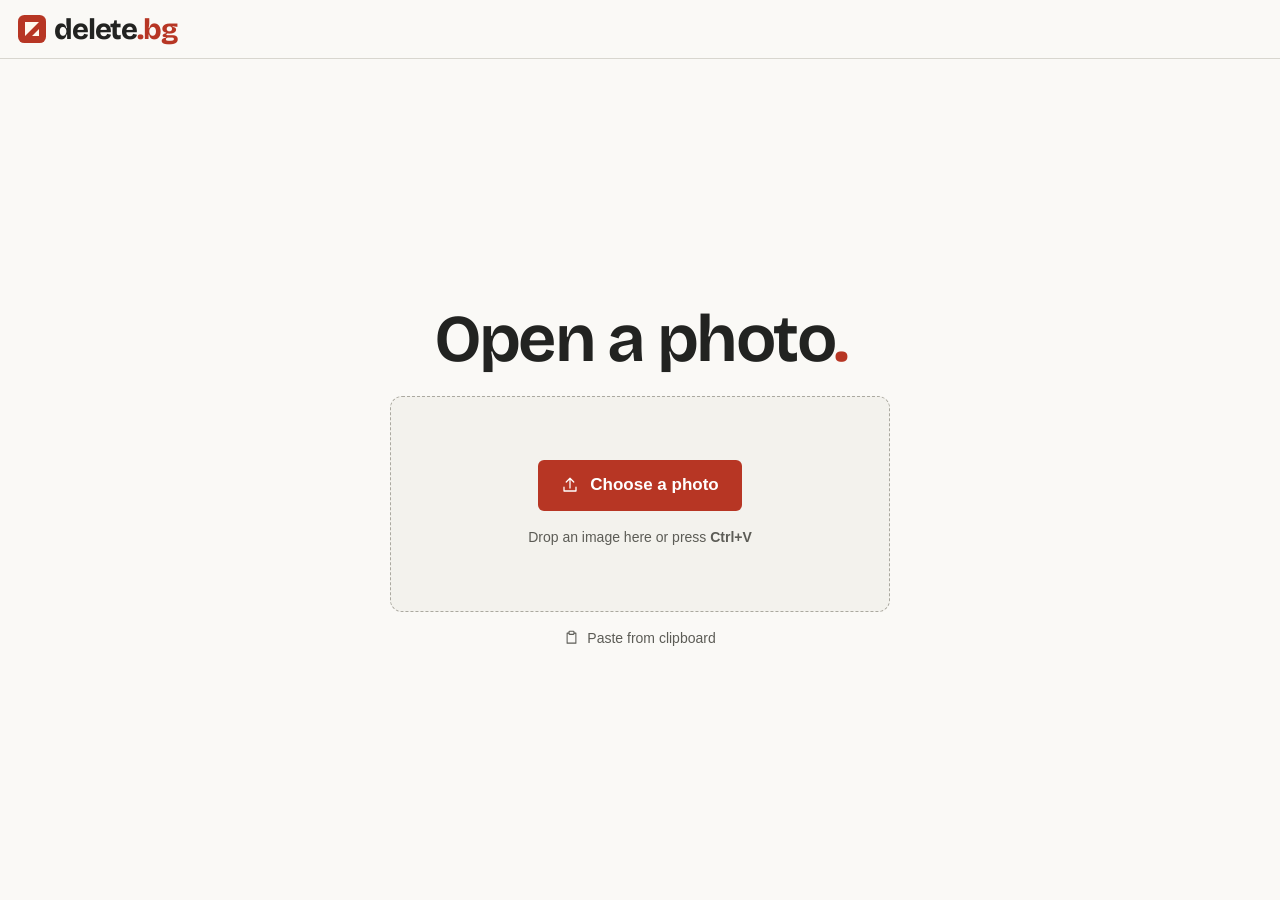
==== site/editor/index.html @ 9ba4637b "Publish delete.bg photo editor" ====
<!doctype html>
<html lang="en">
  <head>
    <meta charset="utf-8" />
    <meta name="viewport" content="width=device-width,initial-scale=1" />
    <title>Editor — delete.bg</title>
    <link rel="icon" href="../assets/icon.svg" />
    <link rel="stylesheet" href="../style.css" />
  </head>
  <body class="editor">
    <header class="bar">
      <a class="brand" href="../" aria-label="delete.bg home"
        ><span class="brandmark" aria-hidden="true"></span
        ><span>delete<span class="suffix">.bg</span></span></a
      >
      <div class="top-actions">
        <button id="open">Open photo</button
        ><button id="copy" disabled>Copy PNG</button
        ><button id="download" class="primary" disabled>Download PNG</button>
      </div>
    </header>
    <main id="empty">
      <h1>Open a photo<span class="period">.</span></h1>
      <button class="upload" id="zone">
        <span class="cta"
          ><svg
            class="ico"
            aria-hidden="true"
            viewBox="0 0 24 24"
            fill="none"
            stroke="currentColor"
            stroke-width="1.7"
            stroke-linecap="round"
            stroke-linejoin="round"
          >
            <path d="M12 16V3m-5 5 5-5 5 5M4 15v5h16v-5" /></svg
          >Choose a photo</span
        ><span class="hint"
          >Drop an image here or press <kbd>Ctrl+V</kbd></span
        ></button
      ><button class="text-btn paste" id="empty-paste">
        <svg
          class="ico"
          aria-hidden="true"
          viewBox="0 0 24 24"
          fill="none"
          stroke="currentColor"
          stroke-width="1.7"
          stroke-linecap="round"
          stroke-linejoin="round"
        >
          <path d="M8 5H5v16h14V5h-3" />
          <rect x="8" y="2" width="8" height="5" rx="1" /></svg
        >Paste from clipboard
      </button>
    </main>
    <main id="studio" hidden>
      <section class="workspace" aria-label="Photo preview">
        <div class="canvas-bar">
          <div class="segment" aria-label="Compare">
            <button data-view="original">Original</button
            ><button data-view="result" aria-pressed="true">Cutout</button>
          </div>
          <div class="history">
            <button id="undo" title="Undo (Ctrl+Z)" aria-label="Undo">
              <svg
                class="ico"
                aria-hidden="true"
                viewBox="0 0 24 24"
                fill="none"
                stroke="currentColor"
                stroke-width="1.7"
                stroke-linecap="round"
                stroke-linejoin="round"
              >
                <path d="m9 4-6 6 6 6M4 10h10a6 6 0 0 1 0 12" />
              </svg></button
            ><button id="redo" title="Redo (Ctrl+Shift+Z)" aria-label="Redo">
              <svg
                class="ico"
                aria-hidden="true"
                viewBox="0 0 24 24"
                fill="none"
                stroke="currentColor"
                stroke-width="1.7"
                stroke-linecap="round"
                stroke-linejoin="round"
              >
                <path d="m15 4 6 6-6 6m5-6H10a6 6 0 0 0 0 12" />
              </svg>
            </button>
          </div>
        </div>
        <div id="viewport" aria-label="Editing canvas">
          <div id="stage" class="check">
            <canvas id="original"></canvas><canvas id="result"></canvas>
          </div>
          <canvas id="outline"></canvas>
          <div id="ring"></div>
        </div>
        <div class="canvas-foot">
          <span id="file-info"></span>
          <div class="segment zoom" aria-label="Zoom">
            <button data-zoom="fit" aria-pressed="true">Fit</button
            ><button data-zoom="1">100%</button
            ><button data-zoom="2">200%</button>
          </div>
        </div>
      </section>
      <aside aria-label="Editing tools">
        <fieldset class="manual">
          <legend>Retouch</legend>
          <div class="segment modes">
            <button id="pan" title="Pan the photo" aria-pressed="true">
              Pan</button
            ><button data-mode="erase">Erase</button
            ><button data-mode="restore">Restore</button>
          </div>
          <div class="tools">
            <button data-tool="brush" aria-pressed="true">
              <svg
                class="ico"
                aria-hidden="true"
                viewBox="0 0 24 24"
                fill="none"
                stroke="currentColor"
                stroke-width="1.7"
                stroke-linecap="round"
                stroke-linejoin="round"
              >
                <path
                  d="m10 14 8-10c2-2 4 0 2 2l-8 10M10 14c-4-2-5 1-5 3s-2 3-2 3c4 2 10-1 9-4z"
                /></svg
              >Brush</button
            ><button data-tool="lasso">
              <svg
                class="ico"
                aria-hidden="true"
                viewBox="0 0 24 24"
                fill="none"
                stroke="currentColor"
                stroke-width="1.7"
                stroke-linecap="round"
                stroke-linejoin="round"
              >
                <path
                  d="M9 18c-4-1-6-4-5-8s6-7 11-6 7 4 5 8-7 6-11 5c-4-1-5 5 0 4 2 0 3-2 2-3"
                /></svg
              >Lasso</button
            ><button data-tool="circle">
              <svg
                class="ico"
                aria-hidden="true"
                viewBox="0 0 24 24"
                fill="none"
                stroke="currentColor"
                stroke-width="1.7"
                stroke-linecap="round"
                stroke-linejoin="round"
              >
                <circle cx="12" cy="12" r="8" /></svg
              >Circle</button
            ><button data-tool="rect">
              <svg
                class="ico"
                aria-hidden="true"
                viewBox="0 0 24 24"
                fill="none"
                stroke="currentColor"
                stroke-width="1.7"
                stroke-linecap="round"
                stroke-linejoin="round"
              >
                <rect x="3" y="5" width="18" height="14" rx="1" /></svg
              >Rectangle
            </button>
          </div>
          <div id="brush-settings">
            <label for="diameter"
              >Diameter <output id="size-label">48 px</output></label
            ><input
              id="diameter"
              type="range"
              min="1"
              max="360"
              value="48"
            /><label for="softness"
              >Softness <output id="soft-label">35%</output></label
            ><input id="softness" type="range" min="0" max="100" value="35" />
          </div>
        </fieldset>
        <fieldset>
          <legend>Backdrop</legend>
          <div class="swatches">
            <button
              class="check"
              data-bg="check"
              aria-label="Checkerboard"
              title="Checkerboard"
              aria-pressed="true"
            ></button
            ><button
              class="white"
              data-bg="white"
              aria-label="White"
              title="White"
            ></button
            ><button
              class="black"
              data-bg="black"
              aria-label="Black"
              title="Black"
            ></button>
          </div>
        </fieldset>
        <fieldset>
          <legend>Model</legend>
          <div class="model-controls">
            <select id="method" aria-label="Model">
              <option value="auto">Auto</option>
              <option value="detail">Portrait &amp; hair</option>
              <option value="product">Object</option></select
            ><button id="run">Apply</button>
          </div>
          <p id="status" role="status"></p>
          <progress
            id="progress"
            hidden
            aria-label="Processing progress"
          ></progress>
        </fieldset>
        <button class="text-btn paste" id="paste">
          <svg
            class="ico"
            aria-hidden="true"
            viewBox="0 0 24 24"
            fill="none"
            stroke="currentColor"
            stroke-width="1.7"
            stroke-linecap="round"
            stroke-linejoin="round"
          >
            <path d="M8 5H5v16h14V5h-3" />
            <rect x="8" y="2" width="8" height="5" rx="1" /></svg
          >Paste image
        </button>
      </aside>
    </main>
    <p id="message" role="status"></p>
    <input id="file" type="file" accept="image/*" hidden />
    <script type="module" src="../js/editor.js"></script>
  </body>
</html>
---- site/style.css ----
@font-face {
  font-family: Bricolage;
  src: url(assets/bricolage.woff2) format("woff2");
  font-weight: 200 800;
  font-display: swap;
}
:root {
  --paper: #faf9f6;
  --ink: #222321;
  --muted: #5c5c56;
  --line: #d8d6cf;
  --accent: #b73624;
  --light: #f1f0eb;
  --display: Bricolage, Arial, sans-serif;
  font:
    16px/1.45 "Segoe UI",
    Arial,
    sans-serif;
  color: var(--ink);
  background: var(--paper);
  accent-color: var(--accent);
  scrollbar-color: #b9b7ae var(--paper);
}
* {
  box-sizing: border-box;
}
body,
h1,
h2,
p,
figure {
  margin: 0;
}
a {
  color: inherit;
  text-decoration: none;
  text-underline-offset: 3px;
}
button,
input,
select {
  font: inherit;
  color: inherit;
}
button,
select {
  cursor: pointer;
}
button {
  background: var(--paper);
  border: 1px solid var(--line);
  border-radius: 6px;
  padding: 8px 13px;
}
button:enabled:hover,
select:hover {
  border-color: #7b7a72;
}
button:disabled {
  opacity: 0.4;
  cursor: default;
}
a:hover,
.text-btn:hover {
  text-decoration: underline;
}
button:focus-visible,
input:focus-visible,
select:focus-visible,
a:focus-visible {
  outline: 3px solid var(--accent);
  outline-offset: 3px;
}
::selection {
  background: #ffd0bc;
  color: #2e211c;
}
[hidden] {
  display: none !important;
}
.ico {
  width: 18px;
  height: 18px;
  flex: none;
}
.bar,
.home-foot {
  display: flex;
  align-items: center;
  justify-content: space-between;
}
.bar {
  min-height: 72px;
  border-bottom: 1px solid var(--line);
  padding: 12px clamp(20px, 5vw, 90px);
}
.brand {
  font: 750 29px/1 var(--display);
  letter-spacing: -0.04em;
  display: inline-flex;
  align-items: center;
  gap: 8px;
}
.brand:hover {
  text-decoration: none;
}
.brandmark {
  width: 28px;
  height: 28px;
  background: url(assets/icon.svg) center/contain no-repeat;
}
.suffix,
.period {
  color: var(--accent);
}
.nav-link,
.home-foot span,
.home-foot nav,
.home-foot a,
.paste,
.cta {
  display: inline-flex;
  align-items: center;
  gap: 8px;
}
.nav-link {
  font-size: 14px;
  font-weight: 600;
}
.nav-link .ico,
.home-foot .ico {
  width: 15px;
  height: 15px;
}
.landing {
  min-height: 100svh;
  display: flex;
  flex-direction: column;
}
.home-grid {
  flex: 1;
  display: grid;
  align-items: center;
  grid-template-columns: 1fr 1fr;
  gap: clamp(36px, 6vw, 100px);
  width: min(1380px, 100%);
  padding: clamp(28px, 5vh, 70px) clamp(20px, 5vw, 85px);
  margin: auto;
}
.intro {
  min-width: 0;
}
h1,
h2,
legend {
  font-family: var(--display);
}
h1 {
  font-weight: 650;
  letter-spacing: -0.04em;
  line-height: 0.97;
  font-size: clamp(49px, 6.3vw, 96px);
}
.intro h1 {
  margin-bottom: clamp(25px, 4vh, 50px);
}
.upload {
  display: flex;
  flex-direction: column;
  align-items: center;
  justify-content: center;
  gap: 16px;
  border: 1.5px dashed #aba9a0;
  background: #f3f2ed;
  width: 100%;
  min-height: clamp(162px, 24vh, 220px);
  border-radius: 12px;
}
.upload:hover,
.upload.drag {
  background: #efece5;
  border-color: var(--accent);
}
.upload.drag,
#viewport.drag {
  outline: 3px solid var(--accent);
  outline-offset: -3px;
}
.cta,
.primary {
  background: var(--accent);
  color: #fff;
  font-weight: 630;
  border: 0;
}
.cta {
  padding: 13px 23px;
  border-radius: 6px;
  gap: 11px;
  font-size: 17px;
}
.hint,
.text-btn {
  font-size: 14px;
  color: var(--muted);
}
kbd {
  font: inherit;
  font-weight: 600;
}
button.text-btn {
  border: 0;
  padding: 4px 0;
  background: none;
}
.paste {
  margin-top: 12px;
}
.paste .ico {
  width: 15px;
  height: 15px;
}
#message:not(:empty) {
  margin-top: 12px;
  font-size: 14px;
}
.proof {
  min-width: 0;
}
.comparison {
  --split: 50%;
  width: 100%;
  position: relative;
  isolation: isolate;
  overflow: hidden;
  border-radius: 3px;
  aspect-ratio: 1.04;
  max-height: 61svh;
}
.check {
  background-color: #fffcf8;
  background-image: conic-gradient(
    #e6e5df 25%,
    transparent 0 50%,
    #e6e5df 0 75%,
    transparent 0
  );
  background-size: 20px 20px;
}
.comparison img {
  position: absolute;
  inset: 0;
  width: 100%;
  height: 100%;
  object-fit: cover;
}
.comparison .source {
  clip-path: inset(0 calc(100% - var(--split)) 0 0);
}
.divider {
  position: absolute;
  inset: 0 auto 0 var(--split);
  width: 2px;
  background: white;
  transform: translateX(-50%);
  pointer-events: none;
}
.divider i {
  display: grid;
  place-items: center;
  position: absolute;
  left: 50%;
  top: 50%;
  transform: translate(-50%, -50%);
  height: 36px;
  width: 36px;
  border-radius: 50%;
  background: #fff;
  color: var(--ink);
  box-shadow: 0 2px 7px #25221d36;
}
.split {
  position: absolute;
  inset: 0;
  width: 100%;
  height: 100%;
  margin: 0;
  opacity: 0;
  cursor: ew-resize;
  touch-action: pan-y;
}
.comparison:focus-within {
  outline: 3px solid var(--accent);
  outline-offset: 4px;
}
.proof figcaption {
  display: flex;
  justify-content: space-between;
  color: var(--muted);
  font-size: 12px;
  padding-top: 9px;
}
.home-foot {
  border-top: 1px solid var(--line);
  min-height: 58px;
  padding: 12px clamp(20px, 5vw, 90px);
  font-size: 13px;
  color: var(--muted);
}
.home-foot nav {
  gap: 22px;
}
.editor {
  height: 100dvh;
  display: flex;
  flex-direction: column;
  overflow: hidden;
}
.editor .bar {
  min-height: 59px;
  padding: 10px 18px;
}
.top-actions,
.history,
.segment,
.model-controls,
.swatches {
  display: flex;
  align-items: center;
  gap: 6px;
}
.top-actions,
.model-controls,
.segment,
.tools,
#pan {
  font-size: 13px;
}
.primary:enabled:hover {
  background: #952b1c;
}
.editor:has(#studio[hidden]) .top-actions {
  display: none;
}
#empty {
  width: min(500px, 90%);
  margin: auto;
  text-align: center;
}
#empty h1 {
  font-size: clamp(43px, 5.2vw, 76px);
  margin-bottom: 24px;
}
#studio {
  flex: 1;
  min-height: 0;
  display: grid;
  grid-template-columns: minmax(0, 1fr) 270px;
}
.workspace {
  min-width: 0;
  min-height: 0;
  display: flex;
  flex-direction: column;
}
.canvas-bar,
.canvas-foot {
  display: flex;
  align-items: center;
  justify-content: space-between;
  gap: 8px;
  padding: 8px 14px;
  background: var(--paper);
  border-bottom: 1px solid var(--line);
}
.canvas-foot {
  border-bottom: 0;
  border-top: 1px solid var(--line);
}
#file-info {
  font-size: 12px;
  color: var(--muted);
  overflow: hidden;
  text-overflow: ellipsis;
  white-space: nowrap;
}
.segment {
  background: var(--light);
  border-radius: 6px;
  padding: 3px;
  gap: 2px;
}
.segment button {
  padding: 5px 10px;
  background: none;
  border: 1px solid transparent;
  font-size: inherit;
  white-space: nowrap;
}
.segment button[aria-pressed="true"] {
  background: #fff;
  border-color: #c9c6be;
  font-weight: 600;
}
.history button {
  display: grid;
  place-items: center;
  padding: 6px 8px;
}
.history .ico {
  width: 16px;
  height: 16px;
}
#viewport {
  position: relative;
  flex: 1;
  min-height: 0;
  overflow: hidden;
  touch-action: none;
  user-select: none;
  cursor: grab;
  background: #e4e3df;
}
#viewport.edit {
  cursor: crosshair;
}
#viewport.brush {
  cursor: none;
}
#stage {
  position: absolute;
  transform-origin: 0 0;
  box-shadow: 0 2px 12px #26262016;
}
#stage canvas {
  position: absolute;
  inset: 0;
  width: 100%;
  height: 100%;
}
.white {
  background: #fff;
}
.black {
  background: #000;
}
#outline {
  position: absolute;
  inset: 0;
  pointer-events: none;
}
#ring {
  position: absolute;
  border: 1px solid white;
  box-shadow:
    0 0 0 1px #242424,
    inset 0 0 0 1px #242424;
  border-radius: 50%;
  transform: translate(-50%, -50%);
  pointer-events: none;
}
aside {
  min-width: 0;
  overflow-y: auto;
  padding: 22px 18px;
  border-left: 1px solid var(--line);
}
fieldset {
  min-width: 0;
  border: 0;
  border-bottom: 1px solid var(--line);
  padding: 0 0 20px;
  margin: 0 0 18px;
}
legend {
  padding: 0;
  margin-bottom: 12px;
  font-size: 16px;
  font-weight: 660;
}
.modes button {
  flex: 1;
}
.tools {
  display: grid;
  grid-template-columns: 1fr 1fr;
  gap: 5px;
  margin: 12px 0;
}
.tools button {
  display: flex;
  align-items: center;
  gap: 7px;
  padding: 7px 9px;
}
.tools button[aria-pressed="true"] {
  background: #f9e5df;
  border-color: #bf7d6c;
}
.tools .ico {
  width: 15px;
  height: 15px;
}
.editor label {
  display: flex;
  justify-content: space-between;
  font-size: 13px;
  margin-top: 9px;
}
.editor output {
  font-variant-numeric: tabular-nums;
  color: var(--muted);
}
input[type="range"]:not(.split) {
  width: 100%;
  margin: 5px 0;
}
.swatches {
  gap: 10px;
}
.swatches button {
  width: 31px;
  height: 29px;
  border-color: #aaa8a1;
}
.swatches button[aria-pressed="true"] {
  outline: 2px solid var(--ink);
  outline-offset: 2px;
}
.model-controls select,
.model-controls button {
  font-size: 13px;
  min-width: 0;
  padding: 7px 9px;
  border: 1px solid var(--line);
  border-radius: 5px;
  background: #fff;
}
.model-controls select {
  flex: 1;
}
#status {
  font-size: 12px;
  color: var(--muted);
  margin-top: 8px;
}
progress {
  width: 100%;
}
.editor aside .paste {
  margin: 0;
}
.editor #message:not(:empty) {
  position: fixed;
  bottom: 48px;
  left: 50%;
  transform: translateX(-50%);
  background: var(--ink);
  color: white;
  padding: 9px 15px;
  border-radius: 6px;
  z-index: 3;
}
.credits {
  max-width: 720px;
  padding: 48px 24px;
  margin: auto;
}
.credits h1 {
  font-size: 60px;
}
.credits h2 {
  margin: 30px 0 9px;
}
.credits p {
  margin: 8px 0;
}
.credits a {
  text-decoration: underline;
}
@media (max-width: 760px) {
  .home-grid {
    gap: 26px;
  }
  .intro h1 {
    font-size: clamp(42px, 6.4vw, 53px);
  }
  #studio {
    grid-template-columns: minmax(0, 1fr) 223px;
  }
  aside {
    padding: 15px 12px;
  }
  .model-controls {
    gap: 4px;
  }
}
@media (max-width: 600px) {
  .bar {
    min-height: 56px;
  }
  .brand {
    font-size: 25px;
  }
  .brandmark {
    width: 25px;
    height: 25px;
  }
  .home-grid {
    display: flex;
    align-items: stretch;
    flex-direction: column;
    padding: 25px 19px 20px;
    gap: 21px;
  }
  .intro h1 {
    font-size: clamp(43px, 11.5vw, 66px);
    margin-bottom: 18px;
  }
  .intro h1 br {
    display: none;
  }
  .upload {
    min-height: 137px;
    gap: 12px;
  }
  .hint,
  .text-btn {
    font-size: 13px;
  }
  .comparison {
    aspect-ratio: 1.55;
    max-height: 36svh;
  }
  .home-foot {
    min-height: 50px;
    font-size: 12px;
  }
  .home-foot nav {
    gap: 14px;
  }
  .editor .bar {
    min-height: 48px;
    padding: 8px;
    gap: 6px;
  }
  .editor .brand {
    font-size: 21px;
    gap: 3px;
  }
  .editor .brandmark {
    width: 19px;
    height: 19px;
  }
  .top-actions {
    gap: 3px;
  }
  .top-actions button {
    font-size: 11px;
    padding: 7px;
  }
  .canvas-bar,
  .canvas-foot {
    padding: 4px 8px;
  }
  #studio {
    display: flex;
    flex-direction: column;
  }
  .workspace {
    flex: 1;
    min-height: 100px;
  }
  .editor aside {
    height: 33dvh;
    min-height: 105px;
    max-height: 248px;
    border: 0;
    border-top: 1px solid var(--line);
    display: grid;
    grid-template-columns: 1.05fr 1fr;
    gap: 0 12px;
    align-content: start;
  }
  .manual {
    grid-row: span 3;
  }
  .tools {
    gap: 3px;
    margin: 7px 0;
  }
  .tools button {
    font-size: 11px;
    padding: 5px;
    gap: 4px;
  }
  .model-controls {
    flex-wrap: wrap;
  }
  .segment button {
    font-size: 12px;
    padding: 5px 7px;
  }
  .editor fieldset {
    padding-bottom: 8px;
    margin-bottom: 9px;
  }
  .editor legend {
    margin-bottom: 6px;
  }
  .editor #message:not(:empty) {
    bottom: 10px;
  }
}
@media (max-width: 360px) {
  .editor .brandmark {
    display: none;
  }
  .editor .brand {
    font-size: 19px;
  }
  .top-actions button {
    font-size: 10px;
  }
  .home-foot nav {
    gap: 8px;
  }
}
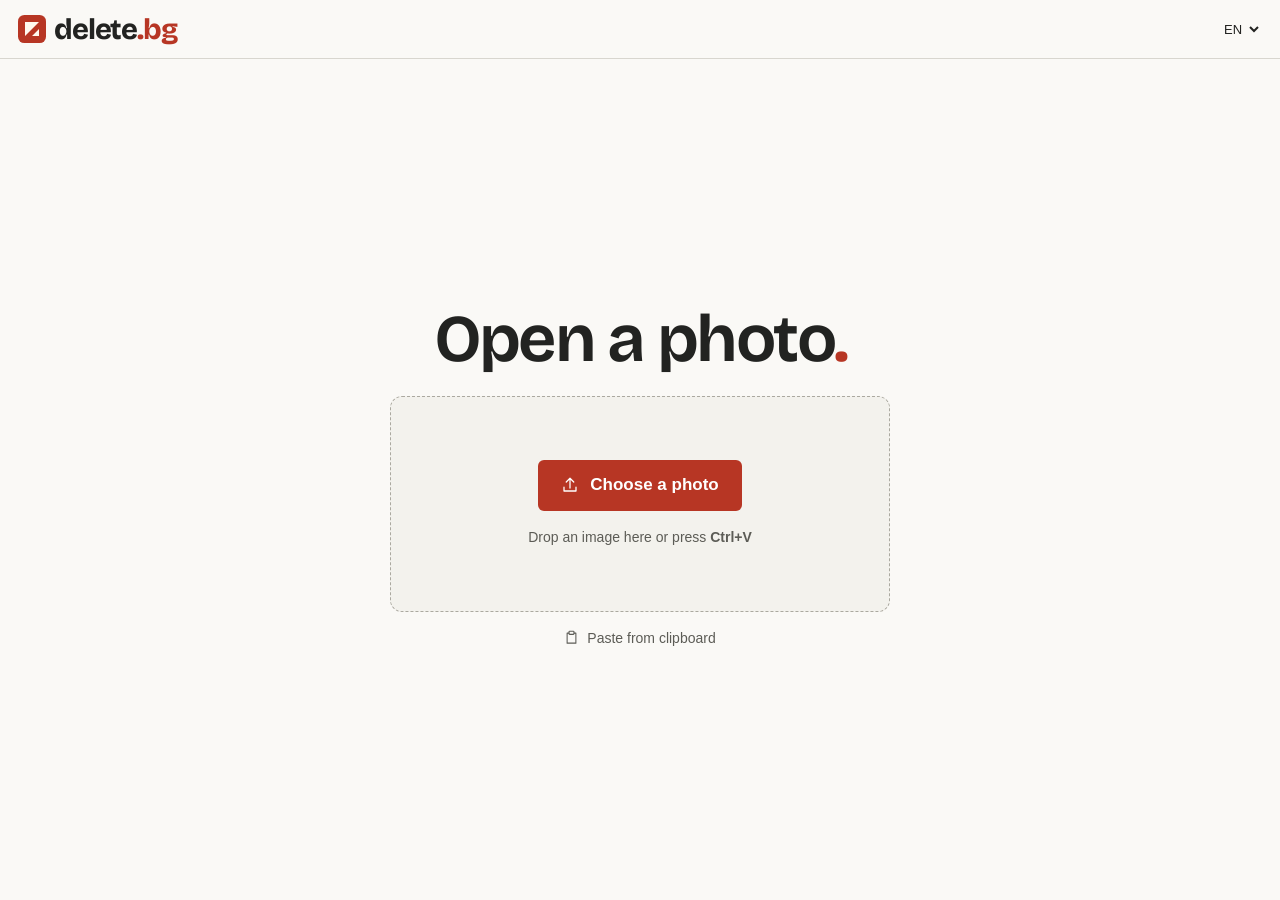
==== commit 0d3beeb6: "Add Russian language selection and wheel zoom" ====
--- a/site/editor/index.html
+++ b/site/editor/index.html
@@ -13,6 +13,10 @@
         ><span class="brandmark" aria-hidden="true"></span
         ><span>delete<span class="suffix">.bg</span></span></a
       >
+      <select id="language" aria-label="Language">
+        <option value="en" lang="en">EN</option>
+        <option value="ru" lang="ru">RU</option>
+      </select>
       <div class="top-actions">
         <button id="open">Open photo</button
         ><button id="copy" disabled>Copy PNG</button
@@ -100,7 +104,8 @@
         </div>
         <div class="canvas-foot">
           <span id="file-info"></span>
-          <div class="segment zoom" aria-label="Zoom">
+          <div class="segment zoom" aria-label="Zoom" title="Scroll to zoom">
+            <output id="zoom-level" hidden></output>
             <button data-zoom="fit" aria-pressed="true">Fit</button
             ><button data-zoom="1">100%</button
             ><button data-zoom="2">200%</button>
--- a/site/style.css
+++ b/site/style.css
@@ -726,3 +726,45 @@
     gap: 8px;
   }
 }
+
+#language {
+  margin-left: auto;
+  margin-right: 16px;
+  padding: 6px 3px;
+  color: var(--ink);
+  background: transparent;
+  border: 0;
+  font: inherit;
+  font-size: 13px;
+}
+.editor:has(#studio[hidden]) #language {
+  margin-right: 0;
+}
+#zoom-level {
+  padding-inline: 5px;
+  font-size: 12px;
+  font-variant-numeric: tabular-nums;
+}
+@media (max-width: 600px) {
+  .editor .bar {
+    flex-wrap: wrap;
+  }
+  .editor #language {
+    margin-right: 0;
+  }
+  .top-actions {
+    margin-left: auto;
+  }
+  .editor fieldset {
+    min-width: 0;
+  }
+  .tools button {
+    min-width: 0;
+  }
+  html[lang="ru"] .editor .tools {
+    grid-template-columns: 1fr;
+  }
+  html[lang="ru"] .modes button {
+    padding-inline: 3px;
+  }
+}
